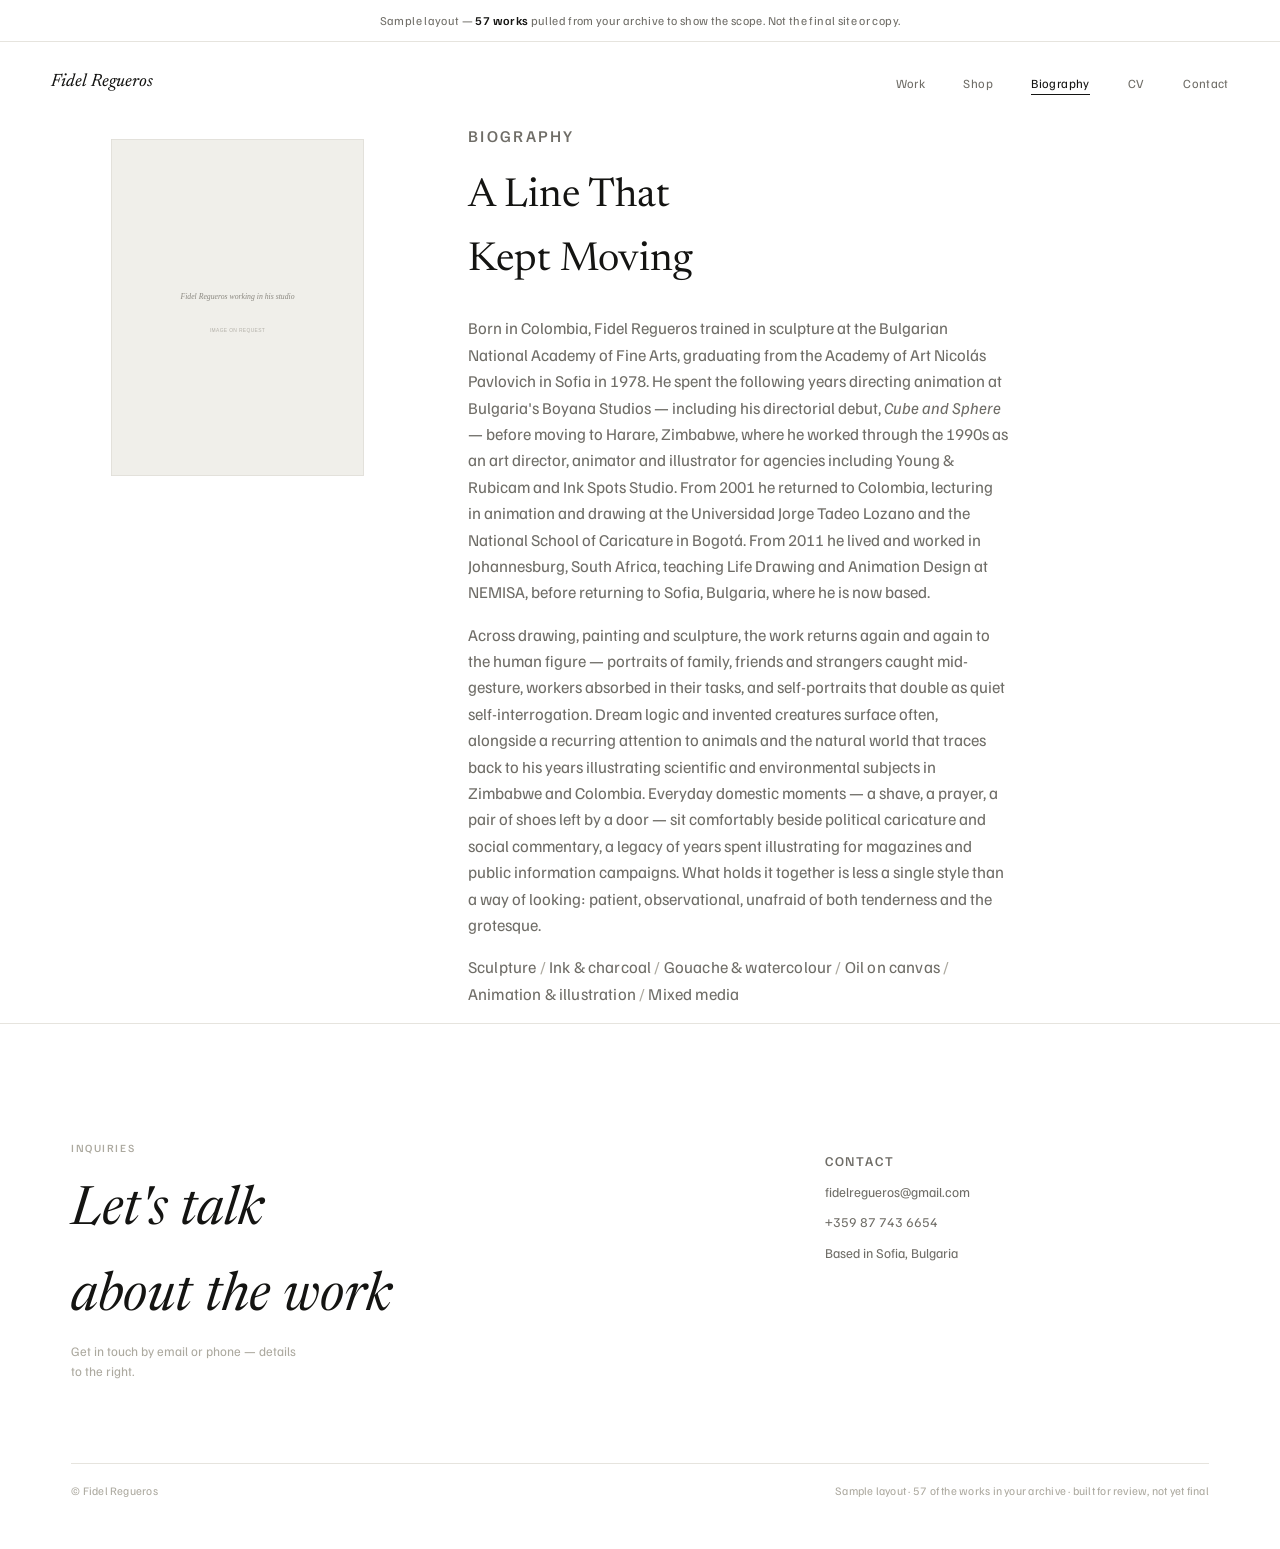
==== about.html @ 6708b6b4 "Add files via upload" ====
<!doctype html>
<html lang="en">
<head>
<meta charset="utf-8">
<meta name="viewport" content="width=device-width, initial-scale=1">
<title>Biography — Fidel Regueros</title>
<meta name="description" content="Biography of Fidel Regueros — Colombia, Bulgaria, Zimbabwe and South Africa.">
<link rel="stylesheet" href="style.css">
</head>
<body>
<div class="sample-bar">Sample layout &mdash; <strong>57 works</strong> pulled from your archive to show the scope. Not the final site or copy.</div>
<nav id="siteNav">
  <a class="wordmark" href="index.html">Fidel Regueros</a>
  <ul class="navlinks">
    <li><a href="work.html">Work</a></li>
    <li><a href="shop.html">Shop</a></li>
    <li><a href="about.html" class="active">Biography</a></li>
    <li><a href="cv.html">CV</a></li>
    <li><a href="contact.html">Contact</a></li>
  </ul>
</nav>
<section id="about" class="wrap">
  <div class="about-grid">
    <figure class="about-photo">
      <img src="images/studio.jpg" width="720" height="960" alt="Fidel Regueros working in his studio">
    </figure>
    <div class="about-text">
      <p class="eyebrow">Biography</p>
      <h2>A Line That Kept Moving</h2>
      <p>Born in Colombia, Fidel Regueros trained in sculpture at the Bulgarian National Academy of Fine Arts, graduating from the Academy of Art Nicolás Pavlovich in Sofia in 1978. He spent the following years directing animation at Bulgaria's Boyana Studios &mdash; including his directorial debut, <em>Cube and Sphere</em> &mdash; before moving to Harare, Zimbabwe, where he worked through the 1990s as an art director, animator and illustrator for agencies including Young &amp; Rubicam and Ink Spots Studio. From 2001 he returned to Colombia, lecturing in animation and drawing at the Universidad Jorge Tadeo Lozano and the National School of Caricature in Bogotá. From 2011 he lived and worked in Johannesburg, South Africa, teaching Life Drawing and Animation Design at NEMISA, before returning to Sofia, Bulgaria, where he is now based.</p>
      <p>Across drawing, painting and sculpture, the work returns again and again to the human figure &mdash; portraits of family, friends and strangers caught mid-gesture, workers absorbed in their tasks, and self-portraits that double as quiet self-interrogation. Dream logic and invented creatures surface often, alongside a recurring attention to animals and the natural world that traces back to his years illustrating scientific and environmental subjects in Zimbabwe and Colombia. Everyday domestic moments &mdash; a shave, a prayer, a pair of shoes left by a door &mdash; sit comfortably beside political caricature and social commentary, a legacy of years spent illustrating for magazines and public information campaigns. What holds it together is less a single style than a way of looking: patient, observational, unafraid of both tenderness and the grotesque.</p>
      <p class="mediums">
        <span>Sculpture</span>
        <span>Ink &amp; charcoal</span>
        <span>Gouache &amp; watercolour</span>
        <span>Oil on canvas</span>
        <span>Animation &amp; illustration</span>
        <span>Mixed media</span>
      </p>
    </div>
  </div>
</section>
<footer id="contact">
  <div class="wrap">
    <div class="footer-grid">
      <div>
        <p class="eyebrow">Inquiries</p>
        <h2>Let's talk about the work</h2>
        <p class="foot-note">Get in touch by email or phone &mdash; details to the right.</p>
      </div>
      <div class="contact-list">
        <span class="eyebrow">Contact</span>
        <a href="mailto:fidelregueros@gmail.com">fidelregueros@gmail.com</a>
        <a href="tel:+359877436654">+359 87 743 6654</a>
        <span>Based in Sofia, Bulgaria</span>
      </div>
    </div>
    <div class="foot-bottom">
      <span>&copy; Fidel Regueros</span>
      <span>Sample layout &middot; 57 of the works in your archive &middot; built for review, not yet final</span>
    </div>
  </div>
</footer>
<script src="script.js"></script>
</body>
</html>
---- style.css ----
@import url('https://fonts.googleapis.com/css2?family=Newsreader:ital,opsz,wght@0,6..72,340;0,6..72,440;1,6..72,380;1,6..72,440&family=Familjen+Grotesk:ital,wght@0,400;0,500;0,600;1,400&display=swap');

  :root{
    --bg:#ffffff;
    --bg-2:#f4f3f1;
    --fg:#141412;
    --muted:#6f6d67;
    --faint:#aca99f;
    --line:#e6e4de;
    --shadow: 0 20px 46px -30px rgba(20,20,18,0.35);
    --font-display:'Newsreader', 'Iowan Old Style', 'Palatino Linotype', serif;
    --font-body:'Familjen Grotesk', 'Segoe UI', system-ui, sans-serif;
  }
  @media (prefers-color-scheme: dark){
    :root:not([data-theme="light"]){
      --bg:#121110;
      --bg-2:#1b1a17;
      --fg:#f1efe9;
      --muted:#a9a69c;
      --faint:#6c6a62;
      --line:#2c2b26;
      --shadow: 0 20px 50px -28px rgba(0,0,0,0.6);
    }
  }
  :root[data-theme="dark"]{
    --bg:#121110;
    --bg-2:#1b1a17;
    --fg:#f1efe9;
    --muted:#a9a69c;
    --faint:#6c6a62;
    --line:#2c2b26;
    --shadow: 0 20px 50px -28px rgba(0,0,0,0.6);
  }

  *{box-sizing:border-box;}
  html{scroll-behavior:smooth;}
  body{
    margin:0;
    overflow-x:hidden;
    background:var(--bg);
    color:var(--fg);
    font-family:var(--font-body);
    font-size:16px;
    line-height:1.6;
    -webkit-font-smoothing:antialiased;
  }
  img{display:block; max-width:100%; height:auto;}
  a{color:inherit;}
  .wrap{max-width:1240px; margin:0 auto; padding:0 clamp(20px,4vw,64px);}
  h1,h2,h3{font-family:var(--font-display); font-weight:440; margin:0; text-wrap:balance;}
  .eyebrow{
    font-size:11px; letter-spacing:.14em; text-transform:uppercase; color:var(--faint); font-weight:500;
  }

  /* ---------- sample banner ---------- */
  .sample-bar{
    border-bottom:1px solid var(--line);
    color:var(--muted);
    font-size:12px;
    letter-spacing:.03em;
    text-align:center;
    padding:11px 16px;
  }
  .sample-bar strong{color:var(--fg); font-weight:600;}

  /* ---------- nav ---------- */
  nav{
    position:sticky; top:0; z-index:40;
    display:flex; align-items:center; justify-content:space-between;
    padding:26px clamp(20px,4vw,64px);
    background:transparent;
    transition:background-color .3s ease, box-shadow .3s ease, padding .3s ease;
  }
  nav.solid{
    background:color-mix(in srgb, var(--bg) 92%, transparent);
    backdrop-filter:blur(8px);
    box-shadow:0 1px 0 var(--line);
    padding-top:18px; padding-bottom:18px;
  }
  .wordmark{
    font-family:var(--font-display); font-style:italic; font-weight:440;
    font-size:18px; text-decoration:none;
  }
  .navlinks{display:flex; gap:clamp(18px,3vw,40px); list-style:none; margin:0; padding:0;}
  .navlinks a{
    font-size:12.5px; letter-spacing:.03em;
    text-decoration:none; color:var(--muted);
    padding-bottom:3px; border-bottom:1px solid transparent;
    transition:color .2s, border-color .2s;
  }
  .navlinks a:hover{color:var(--fg); border-color:var(--fg);}

  /* ---------- hero ---------- */
  .hero{padding:clamp(50px,9vw,104px) 0 clamp(40px,6vw,72px);}
  .hero h1{
    font-size:clamp(52px,9vw,124px);
    line-height:.96;
    letter-spacing:-.01em;
    font-weight:400;
  }
  .hero h1 em{font-style:italic; font-weight:380;}
  .hero-row{
    display:flex; justify-content:space-between; align-items:flex-end; gap:24px; flex-wrap:wrap;
    margin-top:22px; padding-bottom:28px; border-bottom:1px solid var(--line);
  }
  .hero-sub{max-width:42ch; font-size:clamp(15px,1.5vw,17px); color:var(--muted);}
  .hero-meta{display:flex; gap:32px; flex-wrap:wrap;}
  .hero-meta div{font-size:12px; color:var(--faint); letter-spacing:.02em;}
  .hero-meta strong{display:block; font-family:var(--font-display); font-weight:440; font-size:22px; color:var(--fg);}

  .hero-photo{
    margin-top:clamp(32px,6vw,56px);
    width:100vw; margin-left:calc(50% - 50vw); margin-right:calc(50% - 50vw);
  }
  .hero-photo img{width:100%; height:clamp(320px,58vw,640px); object-fit:cover; object-position:50% 42%; display:block;}
  .hero-photo figcaption{
    margin-top:14px; font-size:12px; color:var(--faint); letter-spacing:.02em;
    padding:0 clamp(20px,4vw,64px);
  }

  /* ---------- section shell ---------- */
  section{padding:clamp(64px,9vw,120px) 0;}
  .rule{border:0; border-top:1px solid var(--line); margin:0;}

  /* ---------- about ---------- */
  .about-grid{display:grid; grid-template-columns:.62fr 1.38fr; gap:clamp(32px,5vw,80px); align-items:start;}
  .about-photo img{width:100%; aspect-ratio:3/4; object-fit:cover; filter:grayscale(.2);}
  .about-text h2{font-size:clamp(28px,3.4vw,40px); max-width:15ch; margin:14px 0 22px; font-weight:400;}
  .about-text p{font-size:16.5px; max-width:60ch; color:var(--muted); margin:0 0 16px;}
  .draft-note{
    margin-top:20px; padding-left:16px; border-left:1px solid var(--fg);
    font-size:13px; color:var(--muted); font-style:italic;
    max-width:58ch;
  }
  .mediums{margin-top:30px; font-size:13px; color:var(--faint); letter-spacing:.01em;}
  .mediums span:not(:last-child)::after{content:'  /  '; color:var(--line); color:var(--faint);}

  /* ---------- periods ---------- */
  .journey-head{max-width:66ch; margin-bottom:clamp(44px,7vw,76px);}
  .journey-head h2{font-size:clamp(32px,4.2vw,48px); font-weight:400;}
  .journey-head p{color:var(--muted); font-size:16px; max-width:58ch; margin-top:16px;}

  .period{padding:clamp(40px,6vw,64px) 0; border-top:1px solid var(--line);}
  .period:first-of-type{border-top:1px solid var(--line);}
  .period-head{
    display:flex; align-items:baseline; gap:18px; flex-wrap:wrap; margin-bottom:8px;
  }
  .period-head h3{font-size:clamp(26px,3.2vw,36px); font-style:italic; font-weight:400;}
  .period-years{font-size:13px; color:var(--faint); letter-spacing:.02em;}
  .period-note{font-size:14px; color:var(--muted); max-width:50ch; margin:8px 0 clamp(28px,4vw,40px);}

  .grid{display:grid; grid-template-columns:repeat(auto-fill, minmax(240px,1fr)); gap:clamp(22px,3vw,36px);}
  figure.work{margin:0;}
  figure.work .imgbox{overflow:hidden; background:var(--bg-2); line-height:0;}
  figure.work img{width:100%; height:auto; display:block; transition:opacity .4s ease;}
  figure.work:hover img{opacity:.86;}
  figure.work figcaption{margin-top:12px;}
  .work-title{font-family:var(--font-display); font-style:italic; font-size:15.5px; line-height:1.3; font-weight:400;}
  .work-meta{font-size:11.5px; color:var(--faint); letter-spacing:.02em; margin-top:3px;}

  .seasons-block{margin-top:clamp(28px,4vw,40px);}
  .seasons-label{font-size:11.5px; letter-spacing:.06em; text-transform:uppercase; color:var(--muted); margin-bottom:14px;}
  .seasons-grid{display:grid; grid-template-columns:repeat(4,1fr); gap:12px;}
  .seasons-grid figure{margin:0;}
  .seasons-grid .imgbox{aspect-ratio:1/1; overflow:hidden; background:var(--bg-2);}
  .seasons-grid img{width:100%; height:100%; object-fit:cover; transition:opacity .4s ease;}
  .seasons-grid figure:hover img{opacity:.86;}
  .seasons-grid figcaption{margin-top:9px; font-size:10.5px; letter-spacing:.04em; text-transform:uppercase; color:var(--faint);}

  /* ---------- shop ---------- */
  .shop-head{display:flex; justify-content:space-between; align-items:flex-end; gap:24px; flex-wrap:wrap; margin-bottom:clamp(36px,5vw,56px);}
  .shop-head h2{font-size:clamp(32px,4.2vw,48px); font-weight:400;}
  .shop-note{max-width:46ch; font-size:13.5px; color:var(--faint); font-style:italic;}
  .shop-grid{display:grid; grid-template-columns:repeat(auto-fill, minmax(240px,1fr)); gap:clamp(28px,3.6vw,44px);}
  .product{margin:0;}
  .product .imgbox{overflow:hidden; background:var(--bg-2); line-height:0;}
  .product img{width:100%; height:auto; display:block; transition:opacity .4s ease;}
  .product:hover img{opacity:.86;}
  .product-info{margin-top:13px; display:flex; justify-content:space-between; align-items:baseline; gap:10px;}
  .product-title{font-family:var(--font-display); font-style:italic; font-size:15.5px; font-weight:400;}
  .product-meta{font-size:11.5px; color:var(--faint); letter-spacing:.02em; margin-top:3px;}
  .product-price{font-size:13px; color:var(--muted); white-space:nowrap;}
  .product-cta{
    margin-top:12px; display:inline-block; font-size:11.5px; letter-spacing:.06em; text-transform:uppercase;
    color:var(--fg); border-bottom:1px solid var(--fg); padding-bottom:2px; text-decoration:none;
  }
  .product-cta.private{
    color:var(--faint); border-bottom:1px solid var(--line); font-style:italic; text-transform:none; letter-spacing:.02em;
    cursor:default;
  }

  /* ---------- contact / footer ---------- */
  footer{padding:clamp(56px,9vw,104px) 0 clamp(30px,5vw,48px); border-top:1px solid var(--line);}
  .footer-grid{display:grid; grid-template-columns:1.3fr .7fr; gap:40px; align-items:start;}
  footer h2{font-size:clamp(32px,4.4vw,54px); max-width:12ch; font-weight:400; font-style:italic;}
  .contact-list{margin-top:22px; display:flex; flex-direction:column; gap:9px;}
  .contact-list a, .contact-list span{font-size:13.5px; color:var(--muted); text-decoration:none;}
  .foot-note{margin-top:0; font-size:13px; color:var(--faint); max-width:34ch;}
  .foot-bottom{
    margin-top:clamp(40px,6vw,68px); padding-top:18px; border-top:1px solid var(--line);
    display:flex; justify-content:space-between; flex-wrap:wrap; gap:10px;
    font-size:11.5px; color:var(--faint); letter-spacing:.02em;
  }

  @media (max-width:820px){
    .about-grid{grid-template-columns:1fr;}
    .about-photo{max-width:280px;}
    .footer-grid{grid-template-columns:1fr;}
    .seasons-grid{grid-template-columns:repeat(2,1fr);}
  }
  @media (prefers-reduced-motion:reduce){
    html{scroll-behavior:auto;}
    *{transition:none !important;}
  }

  .navlinks a.active{color:var(--fg); border-color:var(--fg);}

  /* ---------- cv ---------- */
  .cv-section{padding:clamp(32px,5vw,48px) 0; border-top:1px solid var(--line);}
  .cv-section-title{font-size:clamp(20px,2.4vw,26px); font-style:italic; font-weight:400; margin-bottom:clamp(22px,3vw,30px);}
  .cv-entry{max-width:72ch; margin-bottom:clamp(22px,3vw,28px);}
  .cv-entry:last-child{margin-bottom:0;}
  .cv-role{font-family:var(--font-display); font-size:16px; font-weight:500; color:var(--fg); line-height:1.4;}
  .cv-years{font-size:11.5px; color:var(--faint); letter-spacing:.03em; margin-top:3px;}
  .cv-desc{font-size:14px; color:var(--muted); margin-top:8px; line-height:1.65; max-width:70ch;}
  .cv-rows{display:flex; flex-direction:column; gap:12px;}
  .cv-row{display:flex; gap:18px; align-items:baseline; max-width:72ch;}
  .cv-row-year{flex:0 0 52px; font-size:12px; color:var(--faint); letter-spacing:.02em;}
  .cv-row-desc{font-size:14px; color:var(--muted); line-height:1.6;}
  .cv-footnote{margin-top:clamp(40px,6vw,56px); font-size:12px; color:var(--faint); font-style:italic;}
  @media (max-width:600px){
    .cv-row{flex-direction:column; gap:2px;}
    .cv-row-year{flex:none;}
  }

  /* ---------- new work: image + inquire link ---------- */
  .work-link{display:block; text-decoration:none;}
  .work-cta{
    margin-top:8px; display:inline-block; font-size:11.5px; letter-spacing:.06em; text-transform:uppercase;
    color:var(--fg); border-bottom:1px solid var(--fg); padding-bottom:2px; text-decoration:none;
  }

  /* ---------- title translations ---------- */
  .work-trans{font-size:10.5px; color:var(--faint); letter-spacing:.01em; margin-top:4px; font-style:italic;}
  .cap-trans{font-size:10px; color:var(--faint); font-style:italic; text-transform:none; letter-spacing:0;}
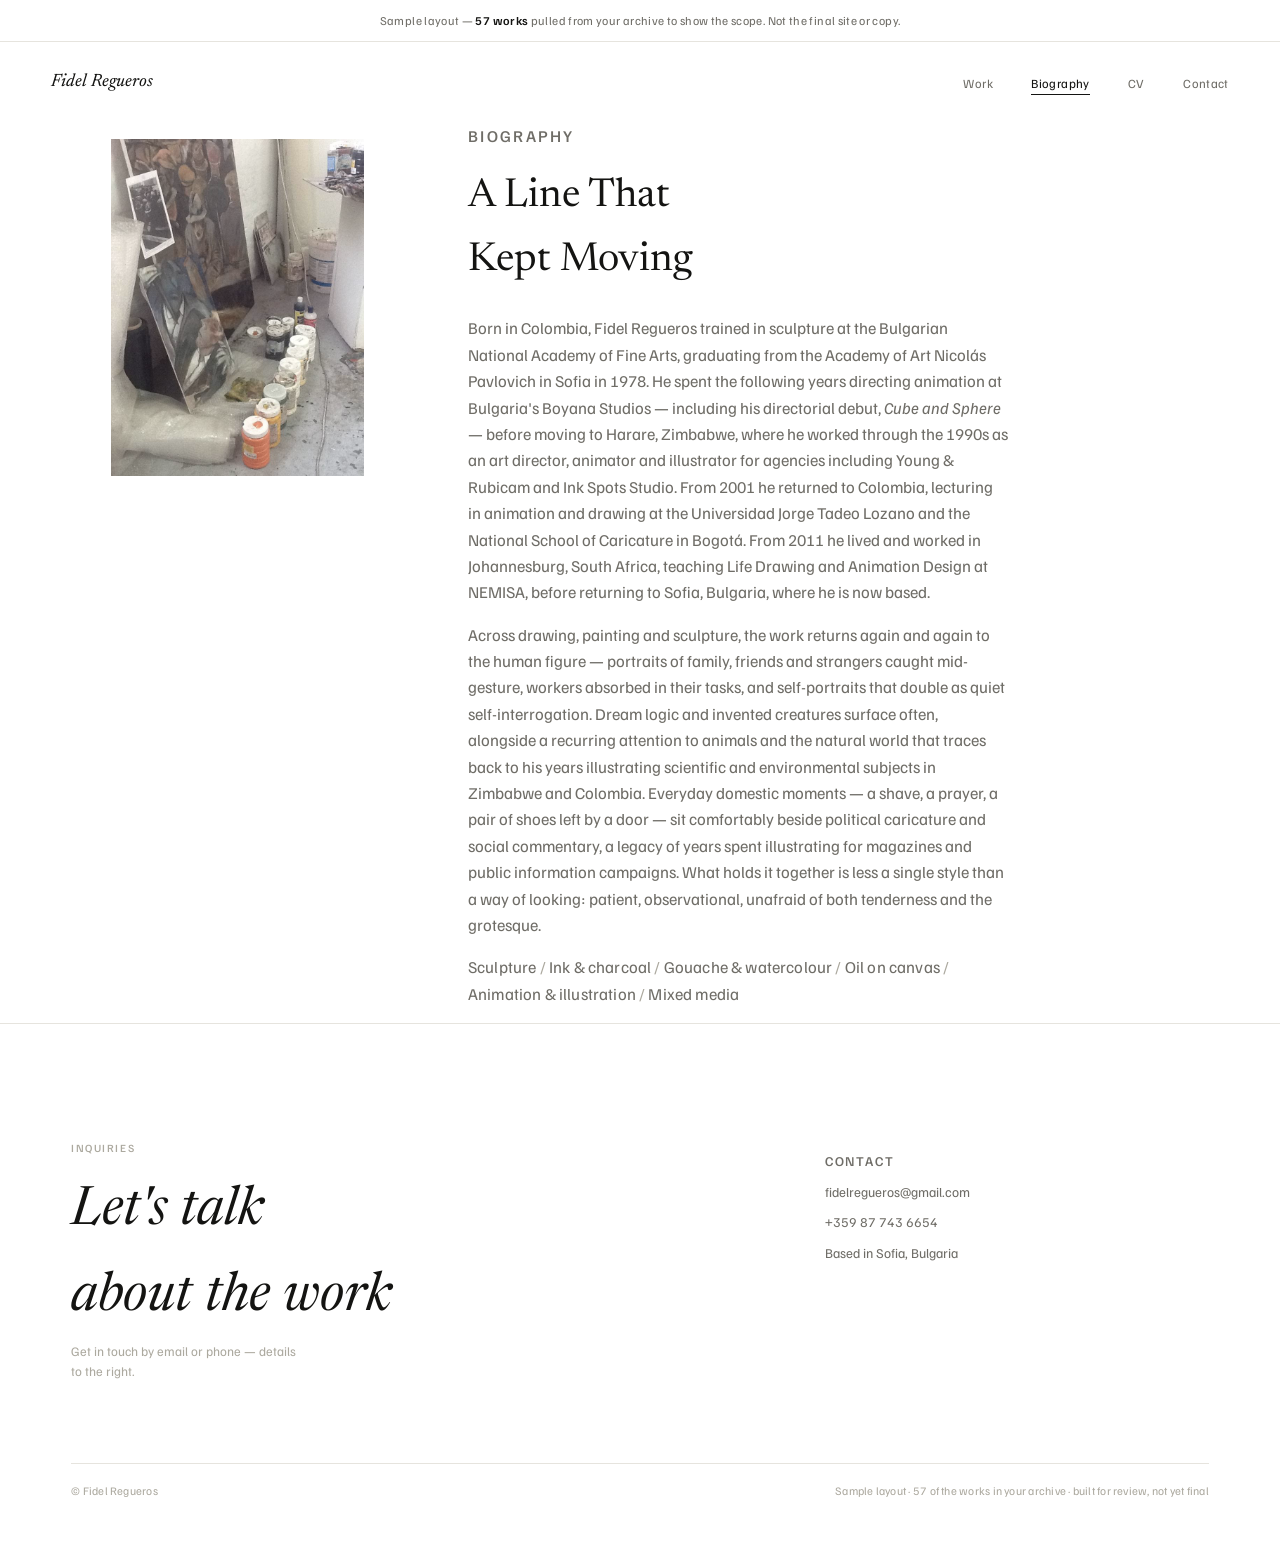
==== commit 3d157019: "Add archive photos" ====
--- a/about.html
+++ b/about.html
@@ -13,7 +13,6 @@
   <a class="wordmark" href="index.html">Fidel Regueros</a>
   <ul class="navlinks">
     <li><a href="work.html">Work</a></li>
-    <li><a href="shop.html">Shop</a></li>
     <li><a href="about.html" class="active">Biography</a></li>
     <li><a href="cv.html">CV</a></li>
     <li><a href="contact.html">Contact</a></li>
--- a/style.css
+++ b/style.css
@@ -242,4 +242,6 @@
 
   /* ---------- title translations ---------- */
   .work-trans{font-size:10.5px; color:var(--faint); letter-spacing:.01em; margin-top:4px; font-style:italic;}
+  .work-trans-inline{font-size:0.72em; color:var(--faint); font-style:italic; font-weight:400; letter-spacing:0; margin-left:2px;}
+  .product-trans-inline{font-size:0.72em; color:var(--faint); font-style:italic; font-weight:400; letter-spacing:0; margin-left:2px;}
   .cap-trans{font-size:10px; color:var(--faint); font-style:italic; text-transform:none; letter-spacing:0;}
